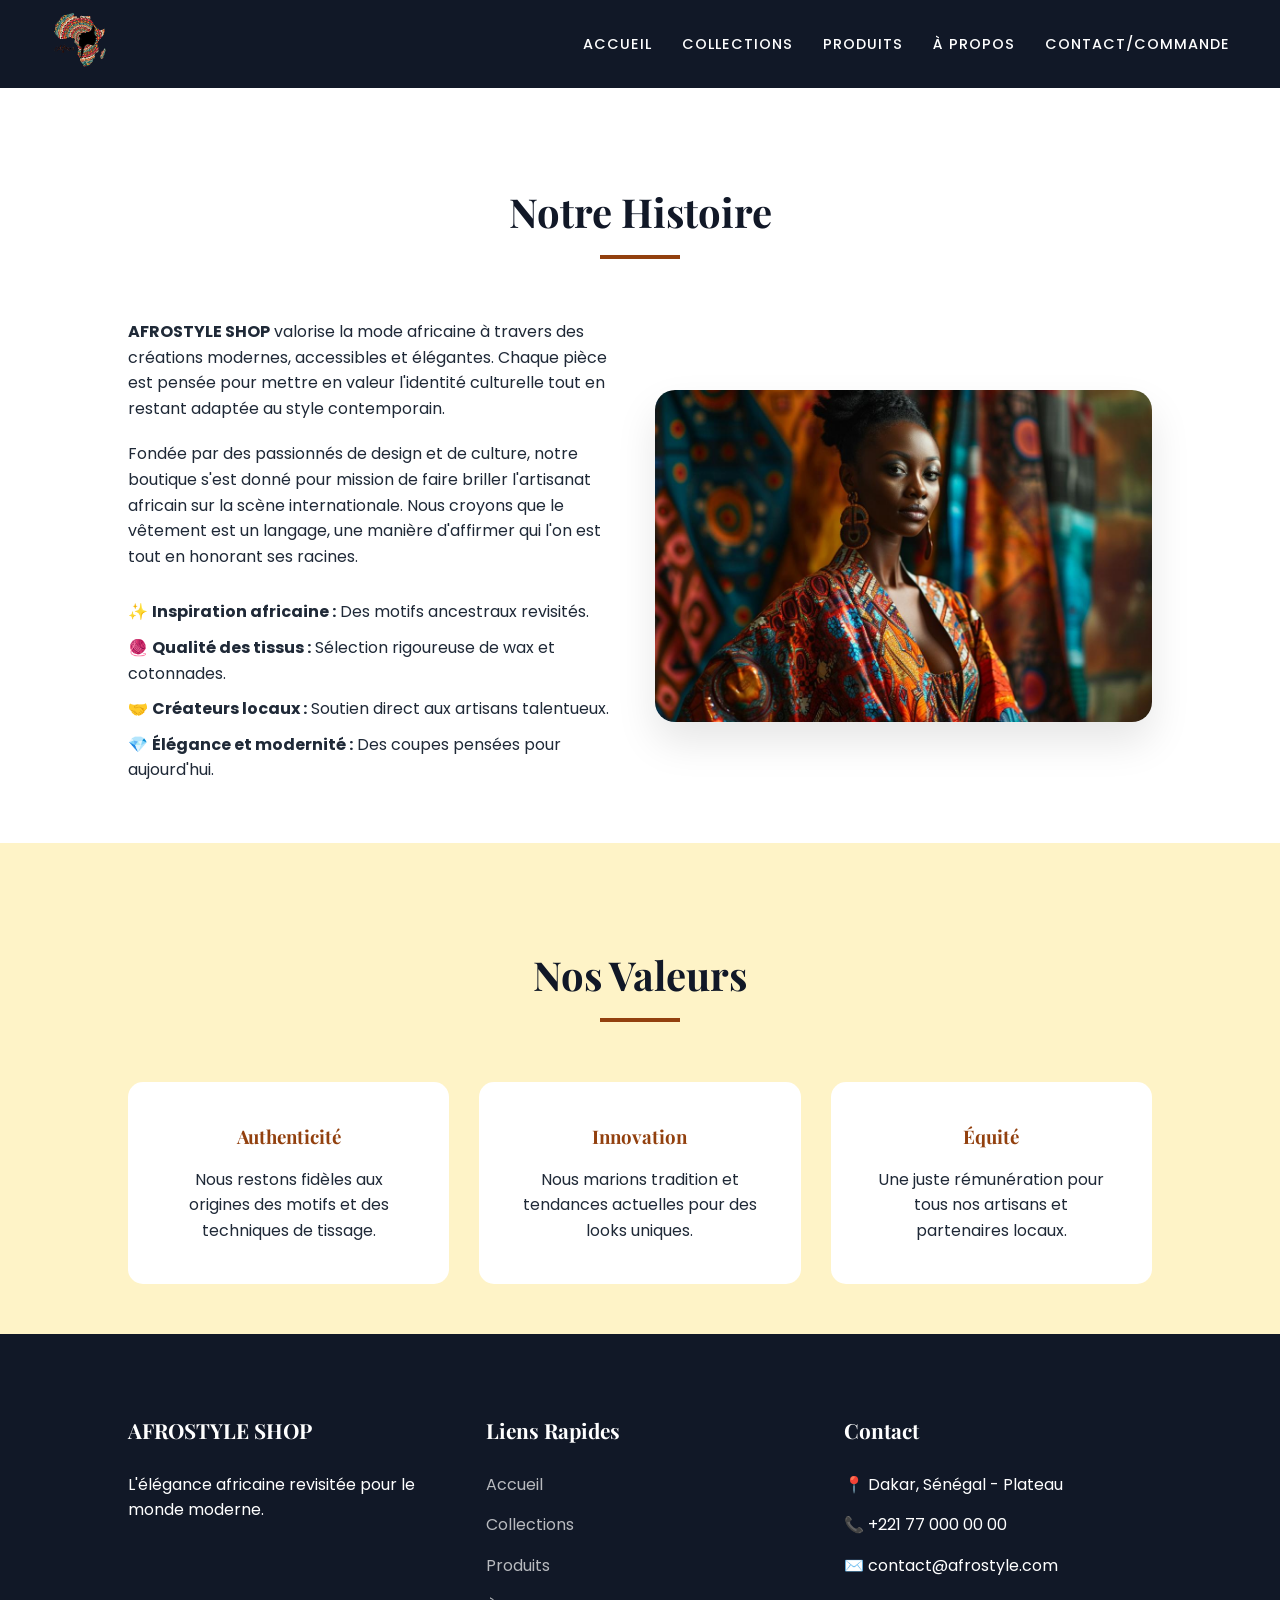
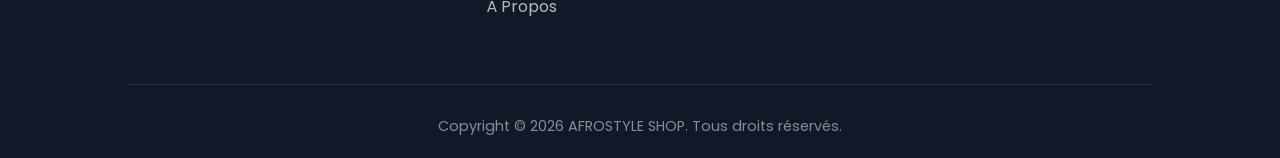
==== about.html @ 4c9a3d3b "Add files via upload" ====
<!DOCTYPE html>
<html lang="fr">
<head>
    <meta charset="UTF-8">
    <meta name="viewport" content="width=device-width, initial-scale=1.0">
    <title>À Propos | AFROSTYLE SHOP</title>
    <link rel="stylesheet" href="css/style.css">
</head>
<body>
    <nav class="scrolled">
        <div class="logo">
            <a href="index.html"><img src="images/logo.png" alt="AFROSTYLE SHOP Logo"></a>
        </div>
        <ul class="nav-links">
            <li><a href="index.html">Accueil</a></li>
            <li><a href="collections.html">Collections</a></li>
            <li><a href="produits.html">Produits</a></li>
            <li><a href="about.html">À Propos</a></li>
            <li><a href="contact.html">Contact/Commande</a></li>
        </ul>
    </nav>

    <section style="margin-top: 80px;">
        <div class="section-title">
            <h2>Notre Histoire</h2>
        </div>
        <div class="grid" style="align-items: center;">
            <div class="about-text">
                <p style="margin-bottom: 20px;"><strong>AFROSTYLE SHOP</strong> valorise la mode africaine à travers des créations modernes, accessibles et élégantes. Chaque pièce est pensée pour mettre en valeur l'identité culturelle tout en restant adaptée au style contemporain.</p>
                <p style="margin-bottom: 20px;">Fondée par des passionnés de design et de culture, notre boutique s'est donné pour mission de faire briller l'artisanat africain sur la scène internationale. Nous croyons que le vêtement est un langage, une manière d'affirmer qui l'on est tout en honorant ses racines.</p>
                <ul style="list-style: none; margin-top: 30px;">
                    <li style="margin-bottom: 10px;">✨ <strong>Inspiration africaine :</strong> Des motifs ancestraux revisités.</li>
                    <li style="margin-bottom: 10px;">🧶 <strong>Qualité des tissus :</strong> Sélection rigoureuse de wax et cotonnades.</li>
                    <li style="margin-bottom: 10px;">🤝 <strong>Créateurs locaux :</strong> Soutien direct aux artisans talentueux.</li>
                    <li style="margin-bottom: 10px;">💎 <strong>Élégance et modernité :</strong> Des coupes pensées pour aujourd'hui.</li>
                </ul>
            </div>
            <div class="about-img" style="border-radius: 20px; overflow: hidden; box-shadow: 0 20px 40px rgba(0,0,0,0.1);">
                <img src="images/hero-fashion.jpg" alt="Artisanat Africain" style="width: 100%; height: auto; display: block;">
            </div>
        </div>
    </section>

    <section style="background-color: #FEF3C7;">
        <div class="section-title">
            <h2>Nos Valeurs</h2>
        </div>
        <div class="grid">
            <div style="background: white; padding: 40px; border-radius: 15px; text-align: center;">
                <h3 style="color: #92400E; margin-bottom: 15px;">Authenticité</h3>
                <p>Nous restons fidèles aux origines des motifs et des techniques de tissage.</p>
            </div>
            <div style="background: white; padding: 40px; border-radius: 15px; text-align: center;">
                <h3 style="color: #92400E; margin-bottom: 15px;">Innovation</h3>
                <p>Nous marions tradition et tendances actuelles pour des looks uniques.</p>
            </div>
            <div style="background: white; padding: 40px; border-radius: 15px; text-align: center;">
                <h3 style="color: #92400E; margin-bottom: 15px;">Équité</h3>
                <p>Une juste rémunération pour tous nos artisans et partenaires locaux.</p>
            </div>
        </div>
    </section>

    <footer>
        <div class="footer-content">
            <div class="footer-section">
                <h3>AFROSTYLE SHOP</h3>
                <p>L'élégance africaine revisitée pour le monde moderne.</p>
            </div>
            <div class="footer-section">
                <h3>Liens Rapides</h3>
                <ul class="footer-links">
                    <li><a href="index.html">Accueil</a></li>
                    <li><a href="collections.html">Collections</a></li>
                    <li><a href="produits.html">Produits</a></li>
                    <li><a href="about.html">À Propos</a></li>
                </ul>
            </div>
            <div class="footer-section">
                <h3>Contact</h3>
                <ul class="footer-links">
                    <li>📍 Dakar, Sénégal - Plateau</li>
                    <li>📞 +221 77 000 00 00</li>
                    <li>✉️ contact@afrostyle.com</li>
                </ul>
            </div>
        </div>
        <div class="footer-bottom">
            <p>Copyright &copy; 2026 AFROSTYLE SHOP. Tous droits réservés.</p>
        </div>
    </footer>
</body>
</html>
---- css/style.css ----
@import url('https://fonts.googleapis.com/css2?family=Playfair+Display:wght@700;900&family=Poppins:wght@300;400;500;600&display=swap');

* {
    margin: 0;
    padding: 0;
    box-sizing: border-box;
}

body {
    font-family: 'Poppins', sans-serif;
    color: #1F2937;
    line-height: 1.6;
    background-color: #FFFFFF;
}

h1, h2, h3 {
    font-family: 'Playfair Display', serif;
}

a {
    text-decoration: none;
    transition: all 0.3s ease;
}

ul {
    list-style: none;
}

header {
    height: 100vh;
    position: relative;
    overflow: hidden;
    display: flex;
    flex-direction: column;
}

nav {
    position: fixed;
    top: 0;
    left: 0;
    width: 100%;
    padding: 20px 50px;
    display: flex;
    justify-content: space-between;
    align-items: center;
    z-index: 1000;
    background: rgba(255, 255, 255, 0.1);
    backdrop-filter: blur(10px);
}

nav.scrolled {
    background: #111827;
    padding: 10px 50px;
}

.logo img {
    height: 60px;
    width: auto;
}

.nav-links {
    display: flex;
    gap: 30px;
}

.nav-links a {
    color: white;
    font-weight: 500;
    text-transform: uppercase;
    font-size: 0.9rem;
    letter-spacing: 1px;
}

.nav-links a:hover {
    color: #D97706;
}

.hero-content {
    height: 100%;
    display: flex;
    flex-direction: column;
    justify-content: center;
    align-items: center;
    text-align: center;
    color: white;
    padding: 0 20px;
    z-index: 1;
}

header::before {
    content: "";
    position: absolute;
    top: 0;
    left: 0;
    width: 100%;
    height: 100%;
    background-image: url('../images/hero-fashion.jpg');
    background-size: cover;
    background-position: center;
    filter: blur(3px);
    z-index: -2;
    transform: scale(1.1);
}

header::after {
    content: "";
    position: absolute;
    top: 0;
    left: 0;
    width: 100%;
    height: 100%;
    background: linear-gradient(to bottom, rgba(17, 24, 39, 0.6), rgba(17, 24, 39, 0.3));
    z-index: -1;
}

.hero-content h1 {
    font-size: 4rem;
    margin-bottom: 20px;
    text-transform: uppercase;
    letter-spacing: 2px;
}

.hero-content p {
    font-size: 1.2rem;
    max-width: 600px;
    margin-bottom: 30px;
    opacity: 0.9;
}

.hero-btns {
    display: flex;
    gap: 20px;
}

.btn {
    padding: 15px 35px;
    border-radius: 50px;
    font-weight: 600;
    text-transform: uppercase;
    font-size: 0.9rem;
    cursor: pointer;
}

.btn-primary {
    background-color: #92400E;
    color: white;
    border: none;
}

.btn-primary:hover {
    background-color: #D97706;
    transform: translateY(-3px);
    box-shadow: 0 10px 20px rgba(0,0,0,0.2);
}

.btn-secondary {
    background-color: transparent;
    color: white;
    border: 2px solid white;
}

.btn-secondary:hover {
    background-color: white;
    color: #111827;
    transform: translateY(-3px);
}

section {
    padding: 100px 10% 50px;
}

.section-title {
    text-align: center;
    margin-bottom: 60px;
}

.section-title h2 {
    font-size: 2.5rem;
    color: #111827;
    position: relative;
    padding-bottom: 15px;
}

.section-title h2::after {
    content: "";
    position: absolute;
    bottom: 0;
    left: 50%;
    transform: translateX(-50%);
    width: 80px;
    height: 4px;
    background: #92400E;
}

.grid {
    display: grid;
    grid-template-columns: repeat(auto-fit, minmax(280px, 1fr));
    gap: 30px;
}

.card {
    background: #FFFFFF;
    border-radius: 15px;
    overflow: hidden;
    box-shadow: 0 10px 30px rgba(0,0,0,0.05);
    transition: all 0.3s ease;
}

.card:hover {
    transform: translateY(-10px);
    box-shadow: 0 20px 40px rgba(0,0,0,0.1);
}

.card-img {
    height: 350px;
    overflow: hidden;
}

.card-img img {
    width: 100%;
    height: 100%;
    object-fit: cover;
    transition: all 0.3s ease;
}

.card:hover .card-img img {
    transform: scale(1.1);
}

.card-content {
    padding: 25px;
    text-align: center;
}

.card-category {
    font-size: 0.8rem;
    color: #92400E;
    font-weight: 600;
    text-transform: uppercase;
    margin-bottom: 10px;
    display: block;
}

.card-title {
    font-size: 1.5rem;
    margin-bottom: 10px;
    color: #111827;
}

.card-price {
    font-weight: 700;
    color: #D97706;
    font-size: 1.2rem;
}

footer {
    background: #111827;
    color: white;
    padding: 80px 10% 20px;
}

.footer-content {
    display: grid;
    grid-template-columns: repeat(auto-fit, minmax(200px, 1fr));
    gap: 50px;
    margin-bottom: 50px;
}

.footer-section h3 {
    margin-bottom: 25px;
    font-size: 1.3rem;
}

.footer-links li {
    margin-bottom: 15px;
}

.footer-links a {
    color: rgba(255,255,255,0.7);
}

.footer-links a:hover {
    color: #D97706;
    padding-left: 5px;
}

.footer-bottom {
    text-align: center;
    padding-top: 30px;
    border-top: 1px solid rgba(255,255,255,0.1);
    font-size: 0.9rem;
    color: rgba(255,255,255,0.5);
}

@media (max-width: 992px) {
    .hero-content h1 { font-size: 3rem; }
    nav { padding: 20px 30px; }
}

@media (max-width: 768px) {
    .nav-links { display: none; }
    .hero-content h1 { font-size: 2.5rem; }
    .hero-btns { flex-direction: column; }
    section { padding: 60px 5%; }
}

.form-container {
    max-width: 800px;
    margin: 0 auto;
    background: white;
    padding: 40px;
    border-radius: 20px;
    box-shadow: 0 15px 40px rgba(0,0,0,0.05);
}

.form-group {
    margin-bottom: 20px;
}

.form-group label {
    display: block;
    margin-bottom: 8px;
    font-weight: 500;
    color: #111827;
}

.form-group input, 
.form-group select, 
.form-group textarea {
    width: 100%;
    padding: 12px 15px;
    border: 1px solid #e5e7eb;
    border-radius: 10px;
    font-family: 'Poppins', sans-serif;
    font-size: 1rem;
    transition: all 0.3s ease;
}

.form-group input:focus, 
.form-group select:focus, 
.form-group textarea:focus {
    outline: none;
    border-color: #92400E;
    box-shadow: 0 0 0 3px rgba(146, 64, 14, 0.1);
}

.form-row {
    display: grid;
    grid-template-columns: 1fr 1fr;
    gap: 20px;
}

@media (max-width: 600px) {
    .form-row {
        grid-template-columns: 1fr;
    }
}
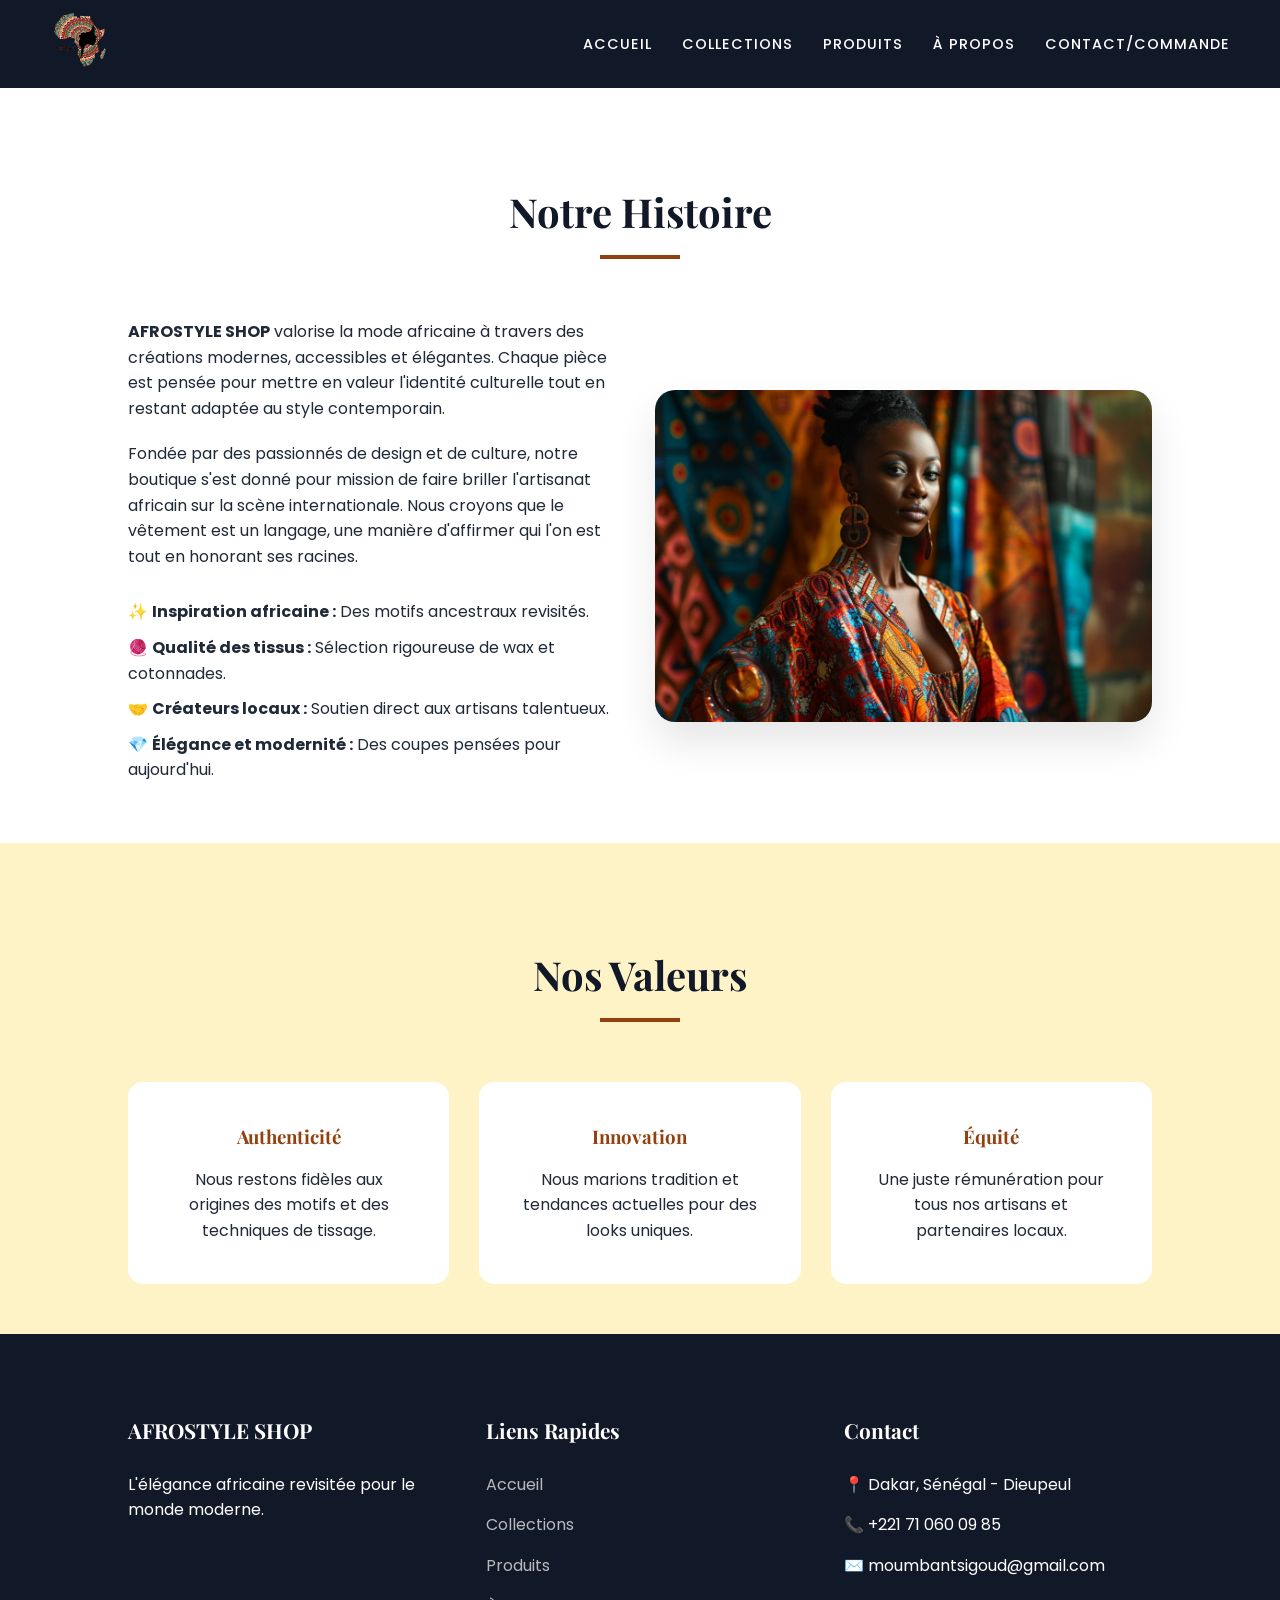
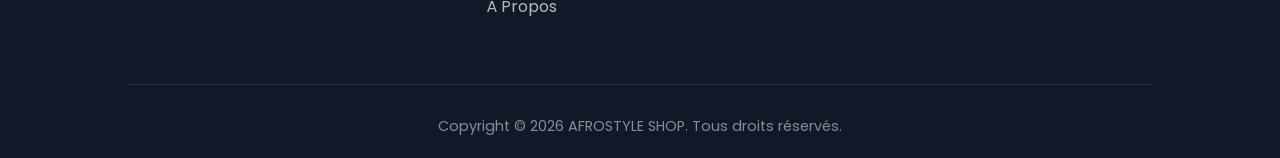
==== commit 43e4b87b: "Update about.html" ====
--- a/about.html
+++ b/about.html
@@ -79,9 +79,9 @@
             <div class="footer-section">
                 <h3>Contact</h3>
                 <ul class="footer-links">
-                    <li>📍 Dakar, Sénégal - Plateau</li>
-                    <li>📞 +221 77 000 00 00</li>
-                    <li>✉️ contact@afrostyle.com</li>
+                    <li>📍 Dakar, Sénégal - Dieupeul</li>
+                    <li>📞 +221 71 060 09 85</li>
+                    <li>✉️ moumbantsigoud@gmail.com</li>
                 </ul>
             </div>
         </div>
